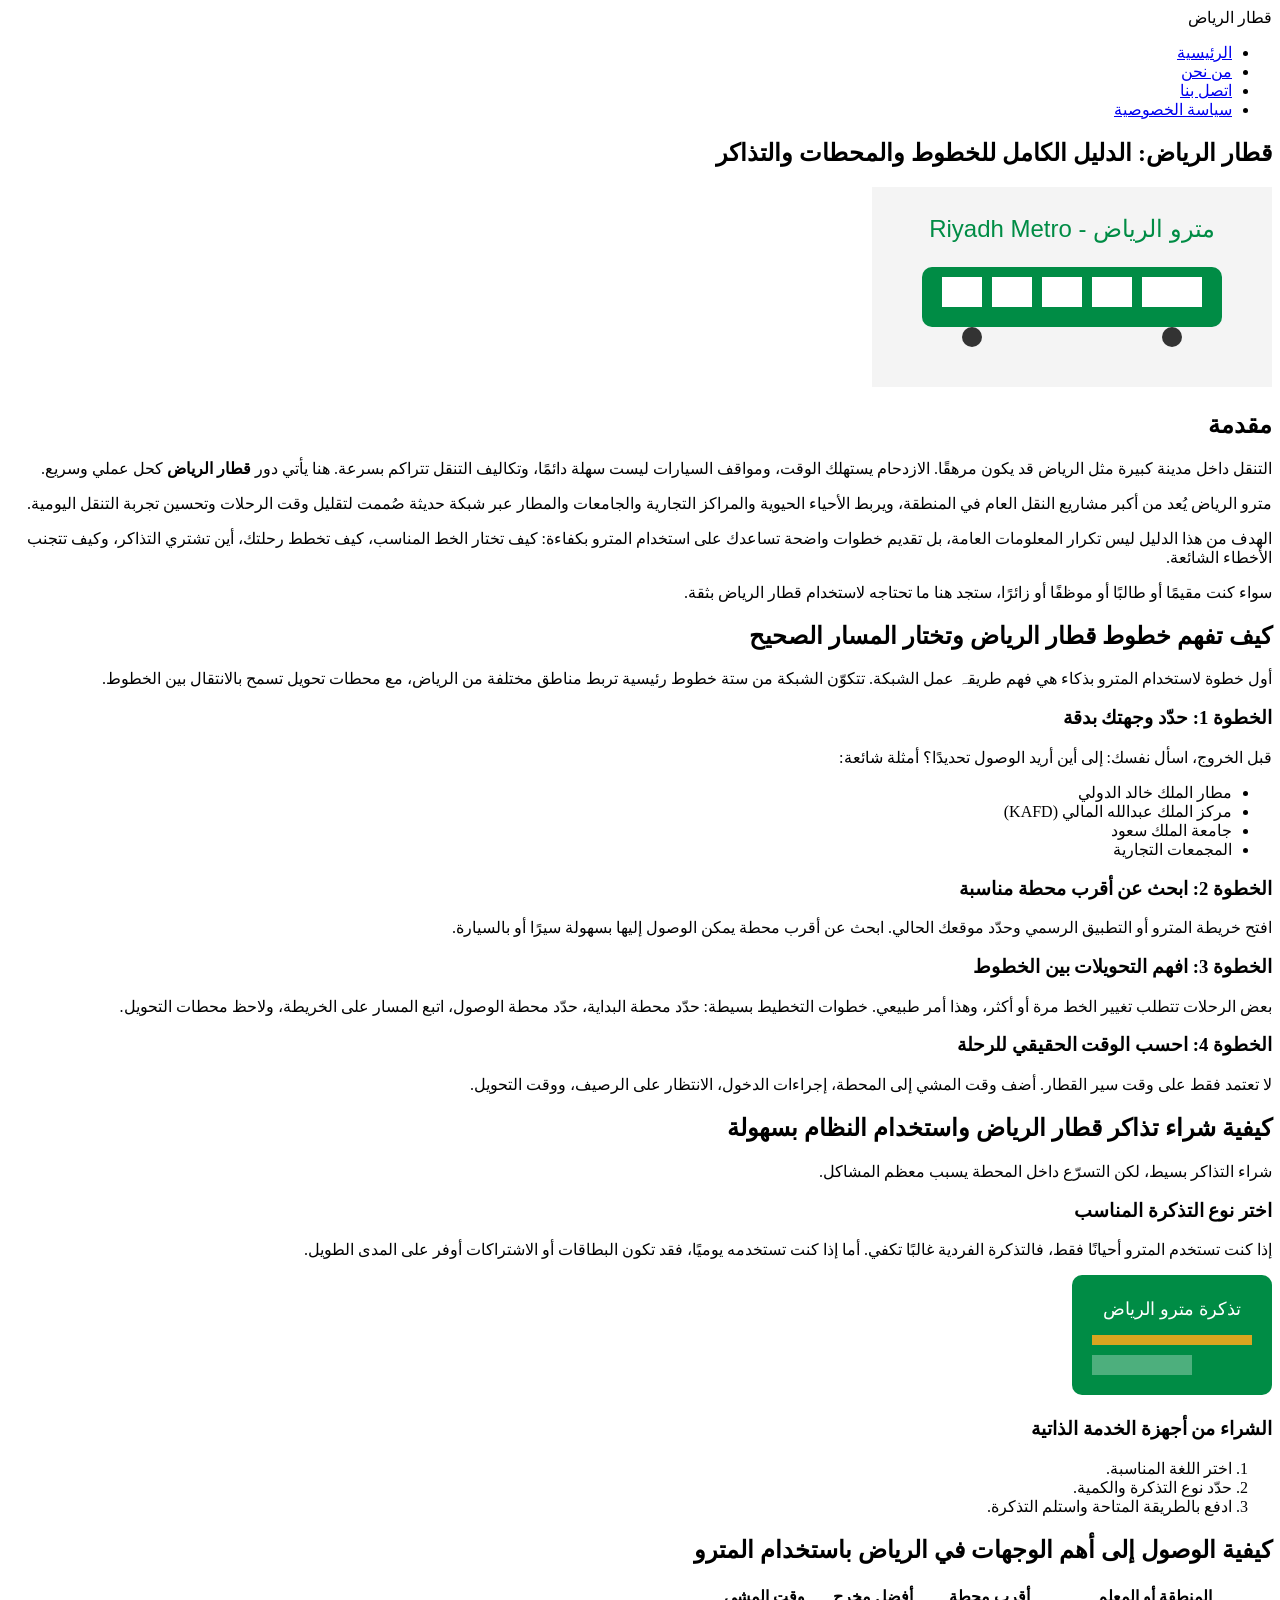
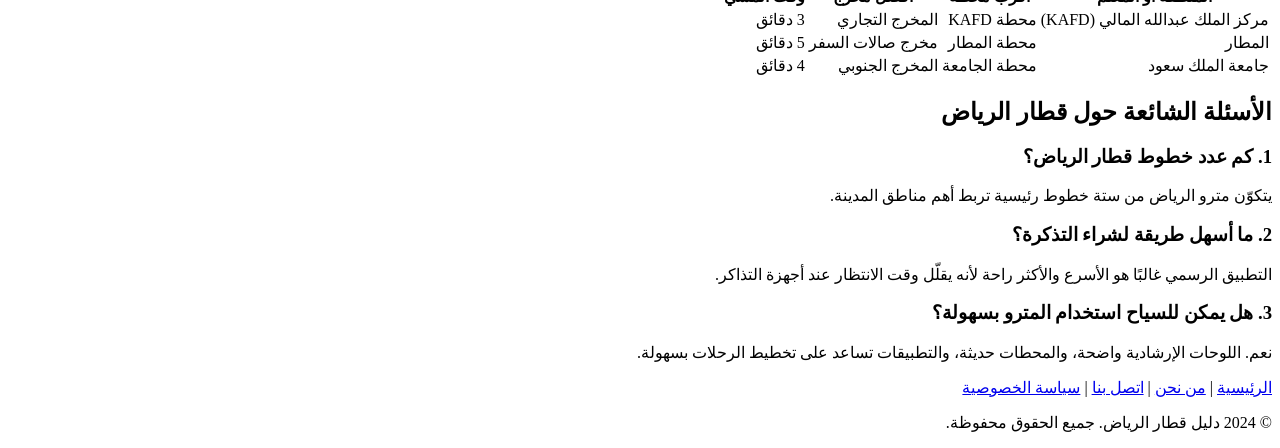
==== index.html @ c3250a7f "Create index.html" ====
<!DOCTYPE html>
<html lang="ar" dir="rtl">
<head>
    <meta charset="UTF-8">
    <meta name="viewport" content="width=device-width, initial-scale=1.0">
    <title>قطار الرياض: الدليل الكامل للخطوط والمحطات والتذاكر 2024</title>
    <meta name="description" content="تعرف على كل ما يخص قطار الرياض (مترو الرياض). دليل شامل للخطوط، المحطات، أسعار التذاكر، وكيفية التخطيط لرحلتك بسهولة داخل مدينة الرياض.">
    <meta name="keywords" content="قطار الرياض, مترو الرياض, محطات قطار الرياض, تذاكر قطار الرياض, خريطة مترو الرياض">
    <link rel="stylesheet" href="style.css">
    
    <!-- Structured Data (Schema.org) -->
    <script type="application/ld+json">
    {
      "@context": "https://schema.org",
      "@type": "Article",
      "headline": "قطار الرياض: الدليل الكامل للخطوط والمحطات والتذاكر",
      "description": "دليل شامل لاستخدام قطار الرياض، يغطي الخطوط والمحطات وكيفية شراء التذاكر والوصول لأهم الوجهات.",
      "image": "metro-logo.svg",
      "author": {
        "@type": "Organization",
        "name": "دليل قطار الرياض"
      },
      "publisher": {
        "@type": "Organization",
        "name": "دليل قطار الرياض",
        "logo": {
          "@type": "ImageObject",
          "url": "metro-logo.svg"
        }
      },
      "datePublished": "2024-06-05"
    }
    </script>

    <script type="application/ld+json">
    {
      "@context": "https://schema.org",
      "@type": "HowTo",
      "name": "كيفية استخدام قطار الرياض",
      "step": [
        {
          "@type": "HowToStep",
          "text": "حدد وجهتك بدقة وابحث عن أقرب محطة."
        },
        {
          "@type": "HowToStep",
          "text": "اشترِ التذكرة عبر أجهزة الخدمة الذاتية أو التطبيق."
        },
        {
          "@type": "HowToStep",
          "text": "امسح التذكرة عند البوابة واصعد للقطار."
        }
      ]
    }
    </script>

    <script type="application/ld+json">
    {
      "@context": "https://schema.org",
      "@type": "FAQPage",
      "mainEntity": [
        {
          "@type": "Question",
          "name": "كم عدد خطوط قطار الرياض؟",
          "acceptedAnswer": {
            "@type": "Answer",
            "text": "يتكوّن مترو الرياض من ستة خطوط رئيسية تربط أهم مناطق المدينة."
          }
        },
        {
          "@type": "Question",
          "name": "ما أسهل طريقة لشراء التذكرة؟",
          "acceptedAnswer": {
            "@type": "Answer",
            "text": "التطبيق الرسمي غالبًا هو الأسرع والأكثر راحة لأنه يقلّل وقت الانتظار عند أجهزة التذاكر."
          }
        }
      ]
    }
    </script>
</head>
<body>

<header>
    <nav>
        <div class="logo">قطار الرياض</div>
        <ul>
            <li><a href="index.html">الرئيسية</a></li>
            <li><a href="about.html">من نحن</a></li>
            <li><a href="contact.html">اتصل بنا</a></li>
            <li><a href="privacy.html">سياسة الخصوصية</a></li>
        </ul>
    </nav>
</header>

<main>
    <article>
        <h1>قطار الرياض: الدليل الكامل للخطوط والمحطات والتذاكر</h1>
        
        <div class="image-container">
            <svg width="400" height="200" viewBox="0 0 400 200" xmlns="http://www.w3.org/2000/svg">
                <rect width="400" height="200" fill="#f4f4f4"/>
                <rect x="50" y="80" width="300" height="60" rx="10" fill="#008C45"/>
                <rect x="70" y="90" width="40" height="30" fill="#fff"/>
                <rect x="120" y="90" width="40" height="30" fill="#fff"/>
                <rect x="170" y="90" width="40" height="30" fill="#fff"/>
                <rect x="220" y="90" width="40" height="30" fill="#fff"/>
                <rect x="270" y="90" width="60" height="30" fill="#fff"/>
                <circle cx="100" cy="150" r="10" fill="#333"/>
                <circle cx="300" cy="150" r="10" fill="#333"/>
                <text x="200" y="50" font-family="Arial" font-size="24" fill="#008C45" text-anchor="middle">مترو الرياض - Riyadh Metro</text>
            </svg>
        </div>

        <section id="introduction">
            <h2>مقدمة</h2>
            <p>التنقل داخل مدينة كبيرة مثل الرياض قد يكون مرهقًا. الازدحام يستهلك الوقت، ومواقف السيارات ليست سهلة دائمًا، وتكاليف التنقل تتراكم بسرعة. هنا يأتي دور <strong>قطار الرياض</strong> كحل عملي وسريع.</p>
            <p>مترو الرياض يُعد من أكبر مشاريع النقل العام في المنطقة، ويربط الأحياء الحيوية والمراكز التجارية والجامعات والمطار عبر شبكة حديثة صُممت لتقليل وقت الرحلات وتحسين تجربة التنقل اليومية.</p>
            <p>الهدف من هذا الدليل ليس تكرار المعلومات العامة، بل تقديم خطوات واضحة تساعدك على استخدام المترو بكفاءة: كيف تختار الخط المناسب، كيف تخطط رحلتك، أين تشتري التذاكر، وكيف تتجنب الأخطاء الشائعة.</p>
            <p>سواء كنت مقيمًا أو طالبًا أو موظفًا أو زائرًا، ستجد هنا ما تحتاجه لاستخدام قطار الرياض بثقة.</p>
        </section>

        <section id="lines-and-paths">
            <h2>كيف تفهم خطوط قطار الرياض وتختار المسار الصحيح</h2>
            <p>أول خطوة لاستخدام المترو بذكاء هي فهم طریقہ عمل الشبكة. تتكوّن الشبكة من ستة خطوط رئيسية تربط مناطق مختلفة من الرياض، مع محطات تحويل تسمح بالانتقال بين الخطوط.</p>
            
            <div class="how-to-section">
                <h3>الخطوة 1: حدّد وجهتك بدقة</h3>
                <p>قبل الخروج، اسأل نفسك: إلى أين أريد الوصول تحديدًا؟ أمثلة شائعة:</p>
                <ul>
                    <li>مطار الملك خالد الدولي</li>
                    <li>مركز الملك عبدالله المالي (KAFD)</li>
                    <li>جامعة الملك سعود</li>
                    <li>المجمعات التجارية</li>
                </ul>
            </div>

            <h3>الخطوة 2: ابحث عن أقرب محطة مناسبة</h3>
            <p>افتح خريطة المترو أو التطبيق الرسمي وحدّد موقعك الحالي. ابحث عن أقرب محطة يمكن الوصول إليها بسهولة سيرًا أو بالسيارة.</p>

            <h3>الخطوة 3: افهم التحويلات بين الخطوط</h3>
            <p>بعض الرحلات تتطلب تغيير الخط مرة أو أكثر، وهذا أمر طبيعي. خطوات التخطيط بسيطة: حدّد محطة البداية، حدّد محطة الوصول، اتبع المسار على الخريطة، ولاحظ محطات التحويل.</p>

            <h3>الخطوة 4: احسب الوقت الحقيقي للرحلة</h3>
            <p>لا تعتمد فقط على وقت سير القطار. أضف وقت المشي إلى المحطة، إجراءات الدخول، الانتظار على الرصيف، ووقت التحويل.</p>
        </section>

        <section id="tickets">
            <h2>كيفية شراء تذاكر قطار الرياض واستخدام النظام بسهولة</h2>
            <p>شراء التذاكر بسيط، لكن التسرّع داخل المحطة يسبب معظم المشاكل.</p>
            <h3>اختر نوع التذكرة المناسب</h3>
            <p>إذا كنت تستخدم المترو أحيانًا فقط، فالتذكرة الفردية غالبًا تكفي. أما إذا كنت تستخدمه يوميًا، فقد تكون البطاقات أو الاشتراكات أوفر على المدى الطويل.</p>
            
            <div class="image-container">
                <svg width="200" height="120" viewBox="0 0 200 120" xmlns="http://www.w3.org/2000/svg">
                    <rect width="200" height="120" rx="10" fill="#008C45"/>
                    <text x="100" y="40" font-family="Arial" font-size="18" fill="#fff" text-anchor="middle">تذكرة مترو الرياض</text>
                    <rect x="20" y="60" width="160" height="10" fill="#DAA520"/>
                    <rect x="20" y="80" width="100" height="20" fill="#fff" opacity="0.3"/>
                </svg>
            </div>

            <h3>الشراء من أجهزة الخدمة الذاتية</h3>
            <ol>
                <li>اختر اللغة المناسبة.</li>
                <li>حدّد نوع التذكرة والكمية.</li>
                <li>ادفع بالطريقة المتاحة واستلم التذكرة.</li>
            </ol>
        </section>

        <section id="destinations">
            <h2>كيفية الوصول إلى أهم الوجهات في الرياض باستخدام المترو</h2>
            <table>
                <thead>
                    <tr>
                        <th>المنطقة أو المعلم</th>
                        <th>أقرب محطة</th>
                        <th>أفضل مخرج</th>
                        <th>وقت المشي</th>
                    </tr>
                </thead>
                <tbody>
                    <tr>
                        <td>مركز الملك عبدالله المالي (KAFD)</td>
                        <td>محطة KAFD</td>
                        <td>المخرج التجاري</td>
                        <td>3 دقائق</td>
                    </tr>
                    <tr>
                        <td>المطار</td>
                        <td>محطة المطار</td>
                        <td>مخرج صالات السفر</td>
                        <td>5 دقائق</td>
                    </tr>
                    <tr>
                        <td>جامعة الملك سعود</td>
                        <td>محطة الجامعة</td>
                        <td>المخرج الجنوبي</td>
                        <td>4 دقائق</td>
                    </tr>
                </tbody>
            </table>
        </section>

        <section id="faq" class="faq-section">
            <h2>الأسئلة الشائعة حول قطار الرياض</h2>
            <h3>1. كم عدد خطوط قطار الرياض؟</h3>
            <p>يتكوّن مترو الرياض من ستة خطوط رئيسية تربط أهم مناطق المدينة.</p>
            <h3>2. ما أسهل طريقة لشراء التذكرة؟</h3>
            <p>التطبيق الرسمي غالبًا هو الأسرع والأكثر راحة لأنه يقلّل وقت الانتظار عند أجهزة التذاكر.</p>
            <h3>3. هل يمكن للسياح استخدام المترو بسهولة؟</h3>
            <p>نعم. اللوحات الإرشادية واضحة، والمحطات حديثة، والتطبيقات تساعد على تخطيط الرحلات بسهولة.</p>
        </section>
    </article>
</main>

<footer>
    <div class="footer-links">
        <a href="index.html">الرئيسية</a> | 
        <a href="about.html">من نحن</a> | 
        <a href="contact.html">اتصل بنا</a> | 
        <a href="privacy.html">سياسة الخصوصية</a>
    </div>
    <p>&copy; 2024 دليل قطار الرياض. جميع الحقوق محفوظة.</p>
</footer>

</body>
</html>
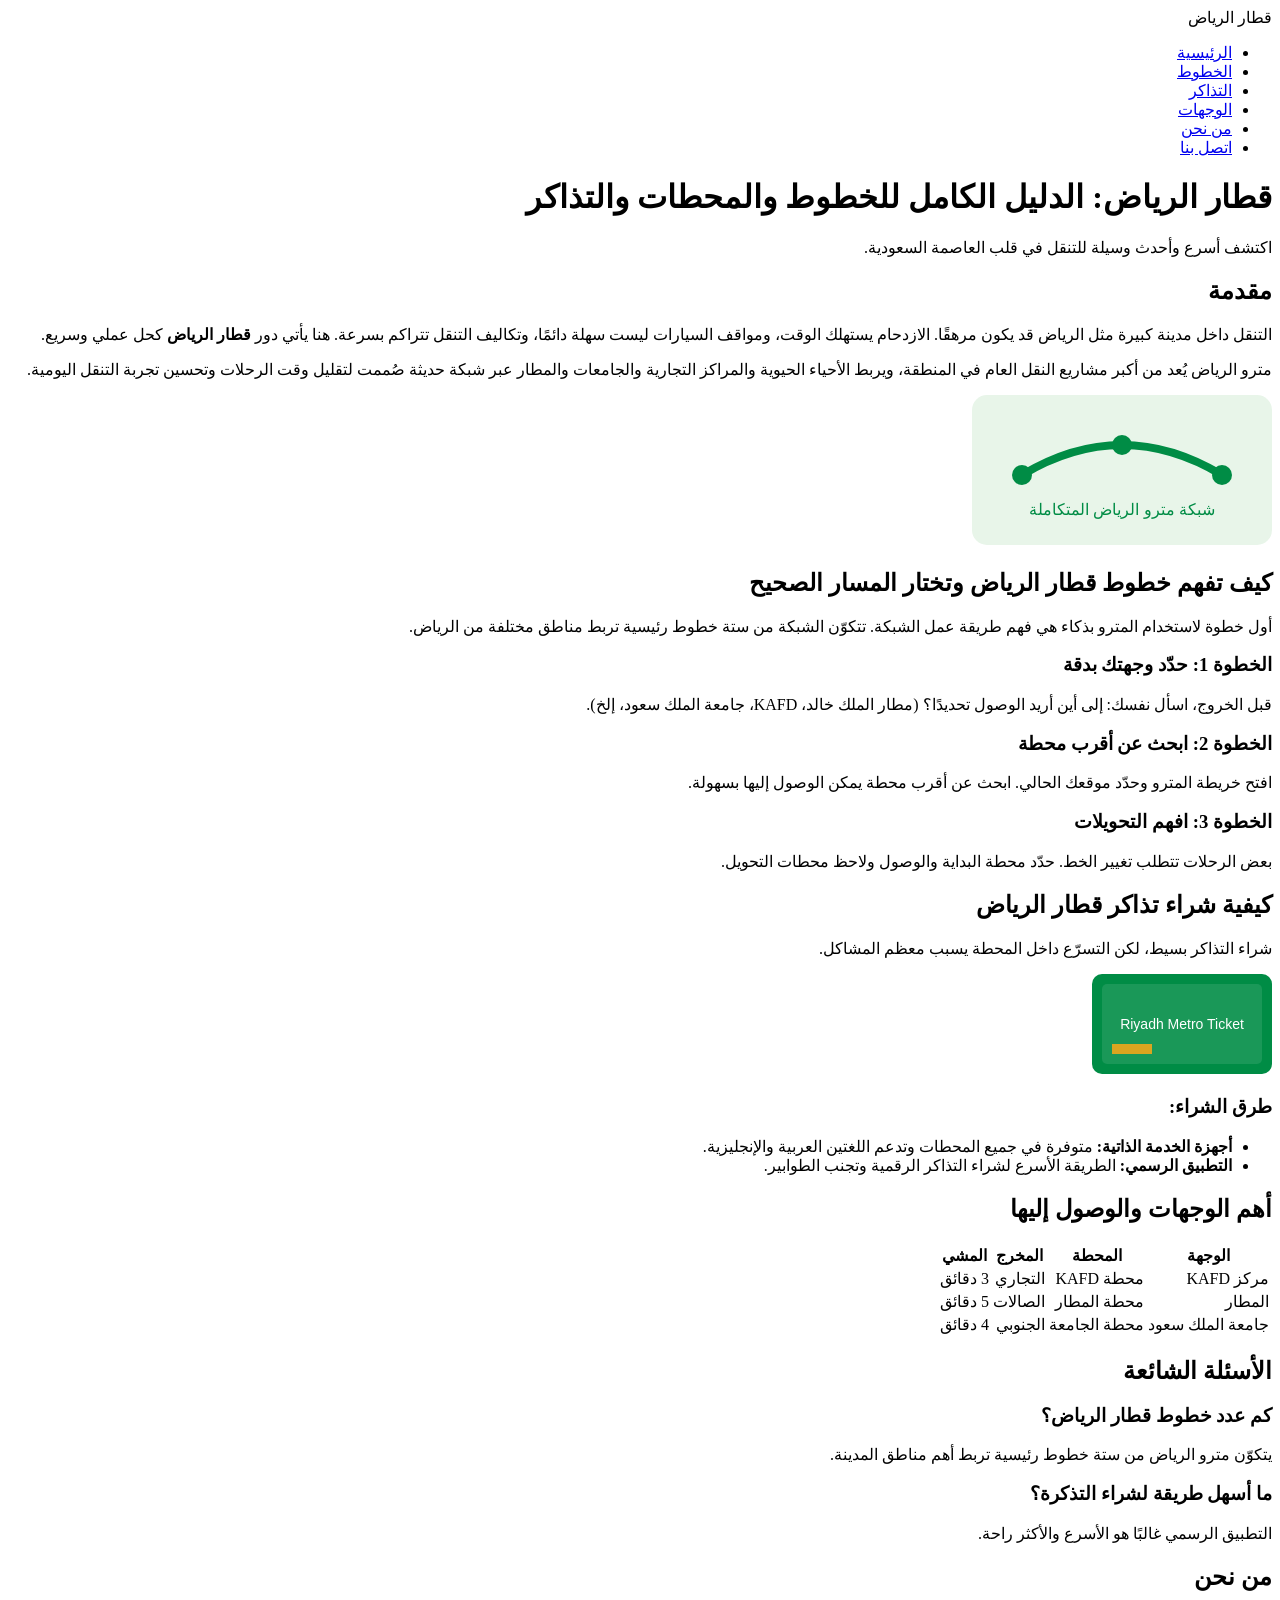
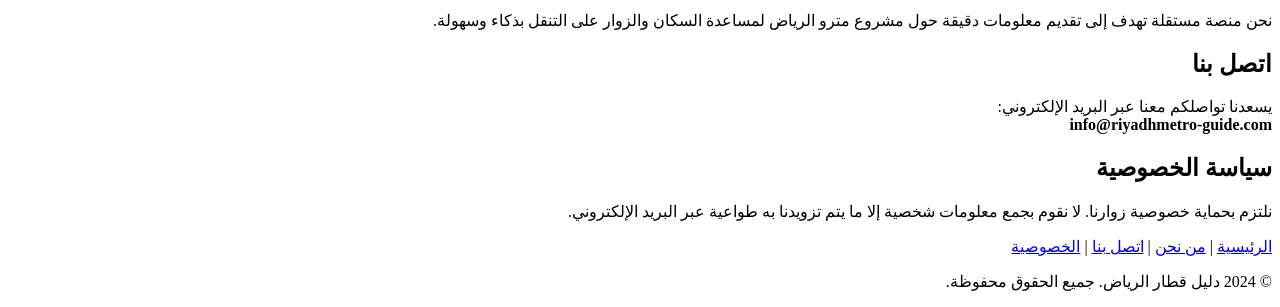
==== commit b50b5a5f: "Update index.html" ====
--- a/index.html
+++ b/index.html
@@ -8,49 +8,23 @@
     <meta name="keywords" content="قطار الرياض, مترو الرياض, محطات قطار الرياض, تذاكر قطار الرياض, خريطة مترو الرياض">
     <link rel="stylesheet" href="style.css">
     
-    <!-- Structured Data (Schema.org) -->
+    <!-- Schema.org Markup -->
     <script type="application/ld+json">
     {
       "@context": "https://schema.org",
       "@type": "Article",
       "headline": "قطار الرياض: الدليل الكامل للخطوط والمحطات والتذاكر",
       "description": "دليل شامل لاستخدام قطار الرياض، يغطي الخطوط والمحطات وكيفية شراء التذاكر والوصول لأهم الوجهات.",
-      "image": "metro-logo.svg",
+      "image": "metro-visual.svg",
       "author": {
         "@type": "Organization",
         "name": "دليل قطار الرياض"
       },
       "publisher": {
         "@type": "Organization",
-        "name": "دليل قطار الرياض",
-        "logo": {
-          "@type": "ImageObject",
-          "url": "metro-logo.svg"
-        }
+        "name": "دليل قطار الرياض"
       },
       "datePublished": "2024-06-05"
-    }
-    </script>
-
-    <script type="application/ld+json">
-    {
-      "@context": "https://schema.org",
-      "@type": "HowTo",
-      "name": "كيفية استخدام قطار الرياض",
-      "step": [
-        {
-          "@type": "HowToStep",
-          "text": "حدد وجهتك بدقة وابحث عن أقرب محطة."
-        },
-        {
-          "@type": "HowToStep",
-          "text": "اشترِ التذكرة عبر أجهزة الخدمة الذاتية أو التطبيق."
-        },
-        {
-          "@type": "HowToStep",
-          "text": "امسح التذكرة عند البوابة واصعد للقطار."
-        }
-      ]
     }
     </script>
 
@@ -85,141 +59,142 @@
     <nav>
         <div class="logo">قطار الرياض</div>
         <ul>
-            <li><a href="index.html">الرئيسية</a></li>
-            <li><a href="about.html">من نحن</a></li>
-            <li><a href="contact.html">اتصل بنا</a></li>
-            <li><a href="privacy.html">سياسة الخصوصية</a></li>
+            <li><a href="#home">الرئيسية</a></li>
+            <li><a href="#lines">الخطوط</a></li>
+            <li><a href="#tickets">التذاكر</a></li>
+            <li><a href="#destinations">الوجهات</a></li>
+            <li><a href="#about">من نحن</a></li>
+            <li><a href="#contact">اتصل بنا</a></li>
         </ul>
     </nav>
 </header>
 
-<main>
-    <article>
+<main id="home">
+    <div class="hero">
         <h1>قطار الرياض: الدليل الكامل للخطوط والمحطات والتذاكر</h1>
+        <p>اكتشف أسرع وأحدث وسيلة للتنقل في قلب العاصمة السعودية.</p>
+    </div>
+
+    <section id="intro">
+        <h2>مقدمة</h2>
+        <p>التنقل داخل مدينة كبيرة مثل الرياض قد يكون مرهقًا. الازدحام يستهلك الوقت، ومواقف السيارات ليست سهلة دائمًا، وتكاليف التنقل تتراكم بسرعة. هنا يأتي دور <strong>قطار الرياض</strong> كحل عملي وسريع.</p>
+        <p>مترو الرياض يُعد من أكبر مشاريع النقل العام في المنطقة، ويربط الأحياء الحيوية والمراكز التجارية والجامعات والمطار عبر شبكة حديثة صُممت لتقليل وقت الرحلات وتحسين تجربة التنقل اليومية.</p>
+        <div class="image-box">
+            <svg width="300" height="150" viewBox="0 0 300 150" xmlns="http://www.w3.org/2000/svg">
+                <rect width="300" height="150" rx="15" fill="#e8f5e9"/>
+                <path d="M50 80 Q150 20 250 80" stroke="#008C45" stroke-width="8" fill="none"/>
+                <circle cx="50" cy="80" r="10" fill="#008C45"/>
+                <circle cx="150" cy="50" r="10" fill="#008C45"/>
+                <circle cx="250" cy="80" r="10" fill="#008C45"/>
+                <text x="150" y="120" font-family="Arial" font-size="16" fill="#008C45" text-anchor="middle">شبكة مترو الرياض المتكاملة</text>
+            </svg>
+        </div>
+    </section>
+
+    <section id="lines">
+        <h2>كيف تفهم خطوط قطار الرياض وتختار المسار الصحيح</h2>
+        <p>أول خطوة لاستخدام المترو بذكاء هي فهم طريقة عمل الشبكة. تتكوّن الشبكة من ستة خطوط رئيسية تربط مناطق مختلفة من الرياض.</p>
         
-        <div class="image-container">
-            <svg width="400" height="200" viewBox="0 0 400 200" xmlns="http://www.w3.org/2000/svg">
-                <rect width="400" height="200" fill="#f4f4f4"/>
-                <rect x="50" y="80" width="300" height="60" rx="10" fill="#008C45"/>
-                <rect x="70" y="90" width="40" height="30" fill="#fff"/>
-                <rect x="120" y="90" width="40" height="30" fill="#fff"/>
-                <rect x="170" y="90" width="40" height="30" fill="#fff"/>
-                <rect x="220" y="90" width="40" height="30" fill="#fff"/>
-                <rect x="270" y="90" width="60" height="30" fill="#fff"/>
-                <circle cx="100" cy="150" r="10" fill="#333"/>
-                <circle cx="300" cy="150" r="10" fill="#333"/>
-                <text x="200" y="50" font-family="Arial" font-size="24" fill="#008C45" text-anchor="middle">مترو الرياض - Riyadh Metro</text>
+        <div class="how-to-card">
+            <h3>الخطوة 1: حدّد وجهتك بدقة</h3>
+            <p>قبل الخروج، اسأل نفسك: إلى أين أريد الوصول تحديدًا؟ (مطار الملك خالد، KAFD، جامعة الملك سعود، إلخ).</p>
+        </div>
+        <div class="how-to-card">
+            <h3>الخطوة 2: ابحث عن أقرب محطة</h3>
+            <p>افتح خريطة المترو وحدّد موقعك الحالي. ابحث عن أقرب محطة يمكن الوصول إليها بسهولة.</p>
+        </div>
+        <div class="how-to-card">
+            <h3>الخطوة 3: افهم التحويلات</h3>
+            <p>بعض الرحلات تتطلب تغيير الخط. حدّد محطة البداية والوصول ولاحظ محطات التحويل.</p>
+        </div>
+    </section>
+
+    <section id="tickets">
+        <h2>كيفية شراء تذاكر قطار الرياض</h2>
+        <p>شراء التذاكر بسيط، لكن التسرّع داخل المحطة يسبب معظم المشاكل.</p>
+        <div class="image-box">
+            <svg width="180" height="100" viewBox="0 0 180 100" xmlns="http://www.w3.org/2000/svg">
+                <rect width="180" height="100" rx="10" fill="#008C45"/>
+                <rect x="10" y="10" width="160" height="80" rx="5" fill="#fff" opacity="0.1"/>
+                <text x="90" y="55" font-family="Arial" font-size="14" fill="#fff" text-anchor="middle">Riyadh Metro Ticket</text>
+                <rect x="20" y="70" width="40" height="10" fill="#DAA520"/>
             </svg>
         </div>
-
-        <section id="introduction">
-            <h2>مقدمة</h2>
-            <p>التنقل داخل مدينة كبيرة مثل الرياض قد يكون مرهقًا. الازدحام يستهلك الوقت، ومواقف السيارات ليست سهلة دائمًا، وتكاليف التنقل تتراكم بسرعة. هنا يأتي دور <strong>قطار الرياض</strong> كحل عملي وسريع.</p>
-            <p>مترو الرياض يُعد من أكبر مشاريع النقل العام في المنطقة، ويربط الأحياء الحيوية والمراكز التجارية والجامعات والمطار عبر شبكة حديثة صُممت لتقليل وقت الرحلات وتحسين تجربة التنقل اليومية.</p>
-            <p>الهدف من هذا الدليل ليس تكرار المعلومات العامة، بل تقديم خطوات واضحة تساعدك على استخدام المترو بكفاءة: كيف تختار الخط المناسب، كيف تخطط رحلتك، أين تشتري التذاكر، وكيف تتجنب الأخطاء الشائعة.</p>
-            <p>سواء كنت مقيمًا أو طالبًا أو موظفًا أو زائرًا، ستجد هنا ما تحتاجه لاستخدام قطار الرياض بثقة.</p>
-        </section>
-
-        <section id="lines-and-paths">
-            <h2>كيف تفهم خطوط قطار الرياض وتختار المسار الصحيح</h2>
-            <p>أول خطوة لاستخدام المترو بذكاء هي فهم طریقہ عمل الشبكة. تتكوّن الشبكة من ستة خطوط رئيسية تربط مناطق مختلفة من الرياض، مع محطات تحويل تسمح بالانتقال بين الخطوط.</p>
-            
-            <div class="how-to-section">
-                <h3>الخطوة 1: حدّد وجهتك بدقة</h3>
-                <p>قبل الخروج، اسأل نفسك: إلى أين أريد الوصول تحديدًا؟ أمثلة شائعة:</p>
-                <ul>
-                    <li>مطار الملك خالد الدولي</li>
-                    <li>مركز الملك عبدالله المالي (KAFD)</li>
-                    <li>جامعة الملك سعود</li>
-                    <li>المجمعات التجارية</li>
-                </ul>
-            </div>
-
-            <h3>الخطوة 2: ابحث عن أقرب محطة مناسبة</h3>
-            <p>افتح خريطة المترو أو التطبيق الرسمي وحدّد موقعك الحالي. ابحث عن أقرب محطة يمكن الوصول إليها بسهولة سيرًا أو بالسيارة.</p>
-
-            <h3>الخطوة 3: افهم التحويلات بين الخطوط</h3>
-            <p>بعض الرحلات تتطلب تغيير الخط مرة أو أكثر، وهذا أمر طبيعي. خطوات التخطيط بسيطة: حدّد محطة البداية، حدّد محطة الوصول، اتبع المسار على الخريطة، ولاحظ محطات التحويل.</p>
-
-            <h3>الخطوة 4: احسب الوقت الحقيقي للرحلة</h3>
-            <p>لا تعتمد فقط على وقت سير القطار. أضف وقت المشي إلى المحطة، إجراءات الدخول، الانتظار على الرصيف، ووقت التحويل.</p>
-        </section>
-
-        <section id="tickets">
-            <h2>كيفية شراء تذاكر قطار الرياض واستخدام النظام بسهولة</h2>
-            <p>شراء التذاكر بسيط، لكن التسرّع داخل المحطة يسبب معظم المشاكل.</p>
-            <h3>اختر نوع التذكرة المناسب</h3>
-            <p>إذا كنت تستخدم المترو أحيانًا فقط، فالتذكرة الفردية غالبًا تكفي. أما إذا كنت تستخدمه يوميًا، فقد تكون البطاقات أو الاشتراكات أوفر على المدى الطويل.</p>
-            
-            <div class="image-container">
-                <svg width="200" height="120" viewBox="0 0 200 120" xmlns="http://www.w3.org/2000/svg">
-                    <rect width="200" height="120" rx="10" fill="#008C45"/>
-                    <text x="100" y="40" font-family="Arial" font-size="18" fill="#fff" text-anchor="middle">تذكرة مترو الرياض</text>
-                    <rect x="20" y="60" width="160" height="10" fill="#DAA520"/>
-                    <rect x="20" y="80" width="100" height="20" fill="#fff" opacity="0.3"/>
-                </svg>
-            </div>
-
-            <h3>الشراء من أجهزة الخدمة الذاتية</h3>
-            <ol>
-                <li>اختر اللغة المناسبة.</li>
-                <li>حدّد نوع التذكرة والكمية.</li>
-                <li>ادفع بالطريقة المتاحة واستلم التذكرة.</li>
-            </ol>
-        </section>
-
-        <section id="destinations">
-            <h2>كيفية الوصول إلى أهم الوجهات في الرياض باستخدام المترو</h2>
-            <table>
-                <thead>
-                    <tr>
-                        <th>المنطقة أو المعلم</th>
-                        <th>أقرب محطة</th>
-                        <th>أفضل مخرج</th>
-                        <th>وقت المشي</th>
-                    </tr>
-                </thead>
-                <tbody>
-                    <tr>
-                        <td>مركز الملك عبدالله المالي (KAFD)</td>
-                        <td>محطة KAFD</td>
-                        <td>المخرج التجاري</td>
-                        <td>3 دقائق</td>
-                    </tr>
-                    <tr>
-                        <td>المطار</td>
-                        <td>محطة المطار</td>
-                        <td>مخرج صالات السفر</td>
-                        <td>5 دقائق</td>
-                    </tr>
-                    <tr>
-                        <td>جامعة الملك سعود</td>
-                        <td>محطة الجامعة</td>
-                        <td>المخرج الجنوبي</td>
-                        <td>4 دقائق</td>
-                    </tr>
-                </tbody>
-            </table>
-        </section>
-
-        <section id="faq" class="faq-section">
-            <h2>الأسئلة الشائعة حول قطار الرياض</h2>
-            <h3>1. كم عدد خطوط قطار الرياض؟</h3>
+        <h3>طرق الشراء:</h3>
+        <ul>
+            <li><strong>أجهزة الخدمة الذاتية:</strong> متوفرة في جميع المحطات وتدعم اللغتين العربية والإنجليزية.</li>
+            <li><strong>التطبيق الرسمي:</strong> الطريقة الأسرع لشراء التذاكر الرقمية وتجنب الطوابير.</li>
+        </ul>
+    </section>
+
+    <section id="destinations">
+        <h2>أهم الوجهات والوصول إليها</h2>
+        <table>
+            <thead>
+                <tr>
+                    <th>الوجهة</th>
+                    <th>المحطة</th>
+                    <th>المخرج</th>
+                    <th>المشي</th>
+                </tr>
+            </thead>
+            <tbody>
+                <tr>
+                    <td>مركز KAFD</td>
+                    <td>محطة KAFD</td>
+                    <td>التجاري</td>
+                    <td>3 دقائق</td>
+                </tr>
+                <tr>
+                    <td>المطار</td>
+                    <td>محطة المطار</td>
+                    <td>الصالات</td>
+                    <td>5 دقائق</td>
+                </tr>
+                <tr>
+                    <td>جامعة الملك سعود</td>
+                    <td>محطة الجامعة</td>
+                    <td>الجنوبي</td>
+                    <td>4 دقائق</td>
+                </tr>
+            </tbody>
+        </table>
+    </section>
+
+    <section id="faq">
+        <h2>الأسئلة الشائعة</h2>
+        <div class="faq-item">
+            <h3>كم عدد خطوط قطار الرياض؟</h3>
             <p>يتكوّن مترو الرياض من ستة خطوط رئيسية تربط أهم مناطق المدينة.</p>
-            <h3>2. ما أسهل طريقة لشراء التذكرة؟</h3>
-            <p>التطبيق الرسمي غالبًا هو الأسرع والأكثر راحة لأنه يقلّل وقت الانتظار عند أجهزة التذاكر.</p>
-            <h3>3. هل يمكن للسياح استخدام المترو بسهولة؟</h3>
-            <p>نعم. اللوحات الإرشادية واضحة، والمحطات حديثة، والتطبيقات تساعد على تخطيط الرحلات بسهولة.</p>
-        </section>
-    </article>
+        </div>
+        <div class="faq-item">
+            <h3>ما أسهل طريقة لشراء التذكرة؟</h3>
+            <p>التطبيق الرسمي غالبًا هو الأسرع والأكثر راحة.</p>
+        </div>
+    </section>
+
+    <section id="about">
+        <h2>من نحن</h2>
+        <p>نحن منصة مستقلة تهدف إلى تقديم معلومات دقيقة حول مشروع مترو الرياض لمساعدة السكان والزوار على التنقل بذكاء وسهولة.</p>
+    </section>
+
+    <section id="contact">
+        <h2>اتصل بنا</h2>
+        <p>يسعدنا تواصلكم معنا عبر البريد الإلكتروني: <br><strong>info@riyadhmetro-guide.com</strong></p>
+    </section>
+
+    <section id="privacy">
+        <h2>سياسة الخصوصية</h2>
+        <p>نلتزم بحماية خصوصية زوارنا. لا نقوم بجمع معلومات شخصية إلا ما يتم تزويدنا به طواعية عبر البريد الإلكتروني.</p>
+    </section>
 </main>
 
 <footer>
-    <div class="footer-links">
-        <a href="index.html">الرئيسية</a> | 
-        <a href="about.html">من نحن</a> | 
-        <a href="contact.html">اتصل بنا</a> | 
-        <a href="privacy.html">سياسة الخصوصية</a>
+    <div class="footer-nav">
+        <a href="#home">الرئيسية</a> | 
+        <a href="#about">من نحن</a> | 
+        <a href="#contact">اتصل بنا</a> | 
+        <a href="#privacy">الخصوصية</a>
     </div>
     <p>&copy; 2024 دليل قطار الرياض. جميع الحقوق محفوظة.</p>
 </footer>
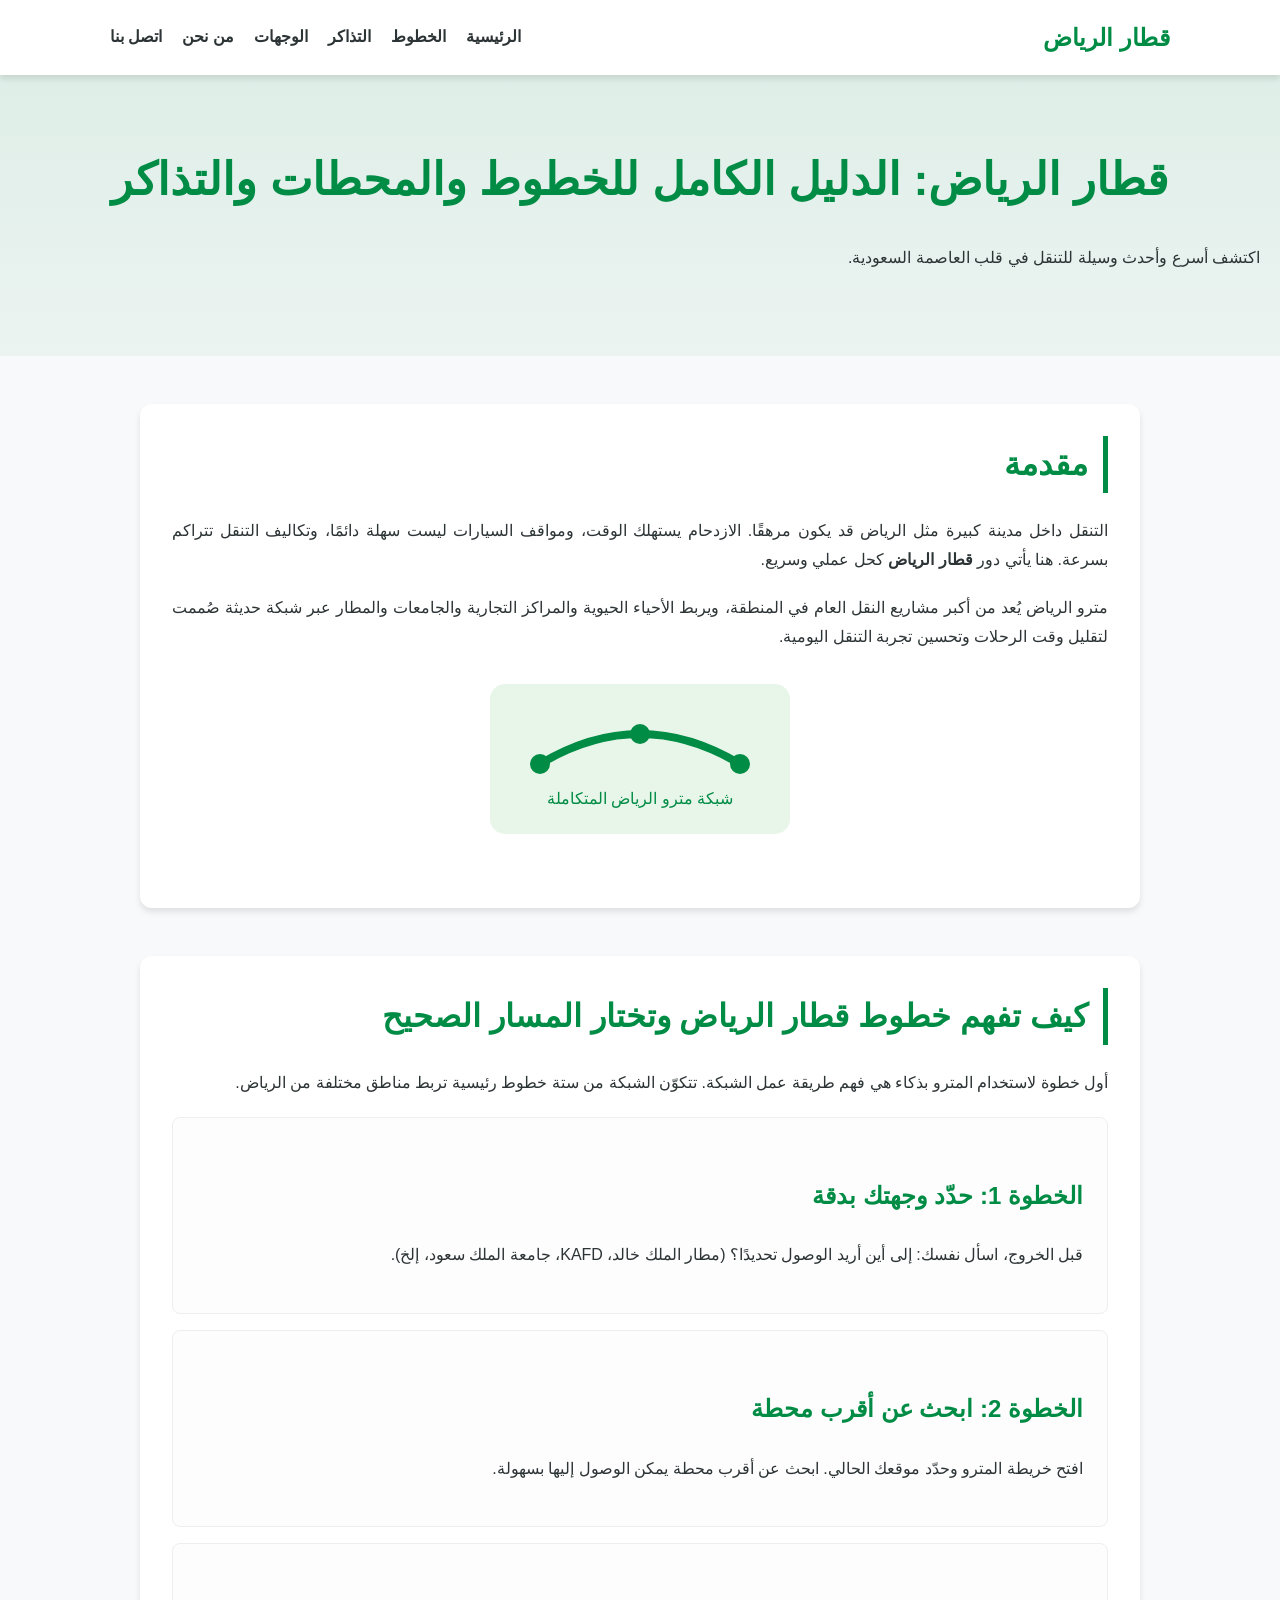
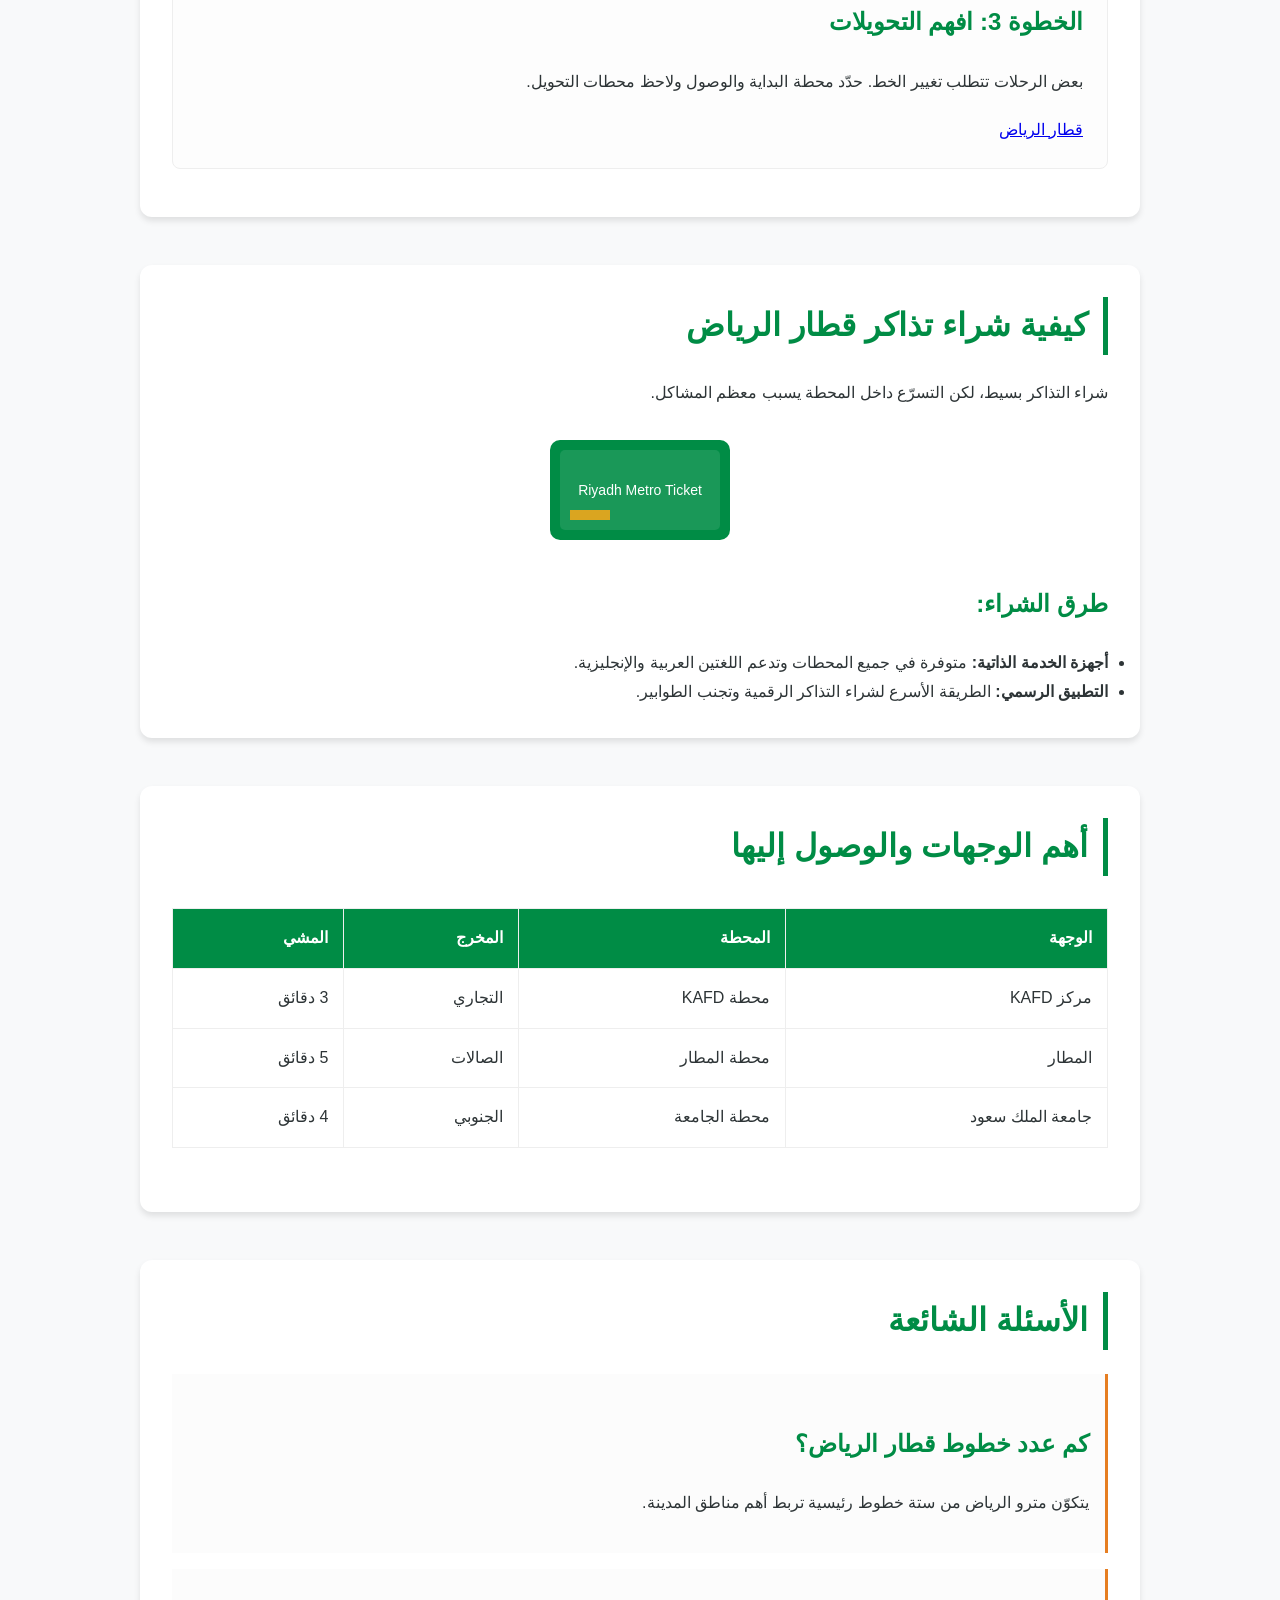
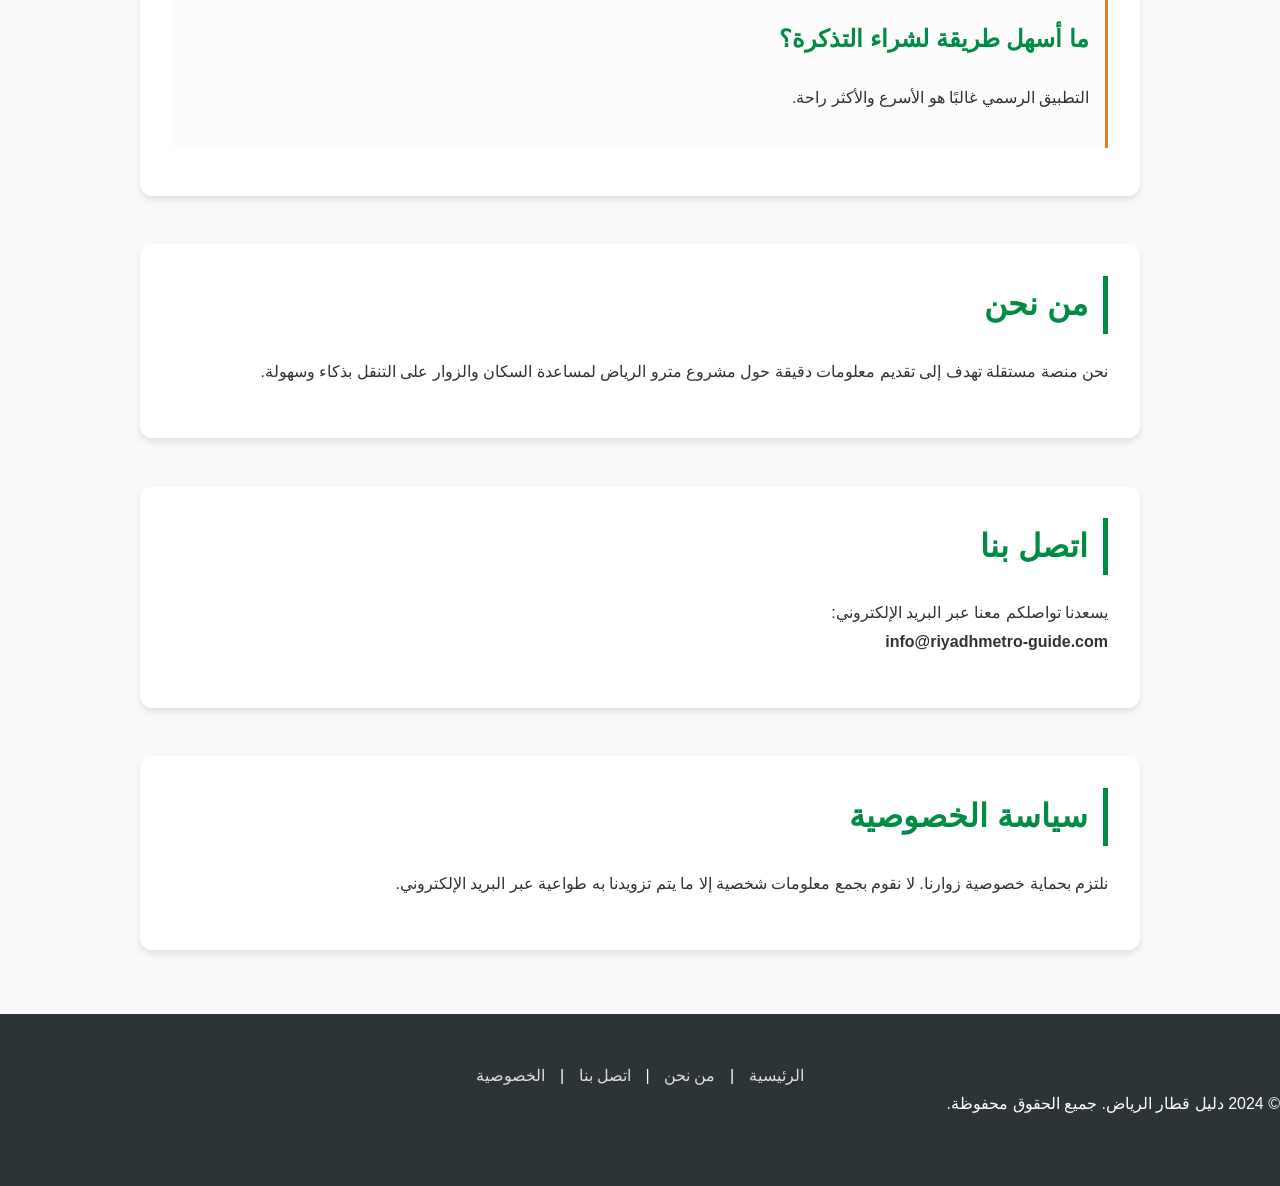
==== commit 9bcd9fa0: "Update index.html" ====
--- a/index.html
+++ b/index.html
@@ -106,6 +106,7 @@
         <div class="how-to-card">
             <h3>الخطوة 3: افهم التحويلات</h3>
             <p>بعض الرحلات تتطلب تغيير الخط. حدّد محطة البداية والوصول ولاحظ محطات التحويل.</p>
+            <a href="https://saudirailway.net/%d9%82%d8%b7%d8%a7%d8%b1-%d8%a7%d9%84%d8%b1%d9%8a%d8%a7%d8%b6/"> قطار الرياض </a>
         </div>
     </section>
 
--- a/style.css
+++ b/style.css
@@ -0,0 +1,156 @@
+:root {
+    --primary-color: #008C45;
+    --secondary-color: #F8F9FA;
+    --text-color: #2D3436;
+    --accent-color: #E67E22;
+    --white: #ffffff;
+    --shadow: 0 4px 6px rgba(0,0,0,0.1);
+}
+
+html {
+    scroll-behavior: smooth;
+}
+
+* {
+    margin: 0;
+    padding: 0;
+    box-sizing: border-box;
+}
+
+body {
+    font-family: 'Segoe UI', Arial, sans-serif;
+    line-height: 1.8;
+    color: var(--text-color);
+    background-color: var(--secondary-color);
+    direction: rtl;
+}
+
+header {
+    background-color: var(--white);
+    padding: 1rem 0;
+    position: sticky;
+    top: 0;
+    z-index: 1000;
+    box-shadow: var(--shadow);
+}
+
+nav {
+    max-width: 1100px;
+    margin: 0 auto;
+    display: flex;
+    justify-content: space-between;
+    align-items: center;
+    padding: 0 20px;
+}
+
+.logo {
+    font-size: 1.5rem;
+    font-weight: 800;
+    color: var(--primary-color);
+}
+
+nav ul {
+    list-style: none;
+    display: flex;
+}
+
+nav ul li {
+    margin-right: 20px;
+}
+
+nav ul li a {
+    text-decoration: none;
+    color: var(--text-color);
+    font-weight: 600;
+    transition: 0.3s;
+}
+
+nav ul li a:hover {
+    color: var(--primary-color);
+}
+
+.hero {
+    background: linear-gradient(rgba(0,140,69,0.1), rgba(0,140,69,0.05));
+    padding: 4rem 20px;
+    text-align: center;
+}
+
+section {
+    max-width: 1000px;
+    margin: 3rem auto;
+    padding: 2rem;
+    background: var(--white);
+    border-radius: 12px;
+    box-shadow: var(--shadow);
+}
+
+h1, h2, h3 {
+    color: var(--primary-color);
+    margin-bottom: 1.5rem;
+}
+
+h1 { font-size: 2.8rem; }
+h2 { font-size: 2rem; border-right: 5px solid var(--primary-color); padding-right: 15px; }
+h3 { font-size: 1.5rem; margin-top: 2rem; }
+
+p { margin-bottom: 1.2rem; text-align: justify; }
+
+.image-box {
+    text-align: center;
+    margin: 2rem 0;
+}
+
+.image-box svg {
+    max-width: 100%;
+    height: auto;
+}
+
+.how-to-card {
+    background: #fdfdfd;
+    border: 1px solid #eee;
+    padding: 1.5rem;
+    border-radius: 8px;
+    margin: 1rem 0;
+}
+
+table {
+    width: 100%;
+    border-collapse: collapse;
+    margin: 2rem 0;
+}
+
+th, td {
+    padding: 15px;
+    border: 1px solid #eee;
+    text-align: right;
+}
+
+th { background: var(--primary-color); color: white; }
+
+.faq-item {
+    background: #fcfcfc;
+    padding: 1rem;
+    margin-bottom: 1rem;
+    border-right: 3px solid var(--accent-color);
+}
+
+footer {
+    background: #2D3436;
+    color: white;
+    text-align: center;
+    padding: 3rem 0;
+    margin-top: 4rem;
+}
+
+.footer-nav a {
+    color: #ddd;
+    margin: 0 10px;
+    text-decoration: none;
+}
+
+@media (max-width: 768px) {
+    nav { flex-direction: column; }
+    nav ul { margin-top: 1rem; }
+    h1 { font-size: 2rem; }
+    section { margin: 1rem; padding: 1.5rem; }
+}
